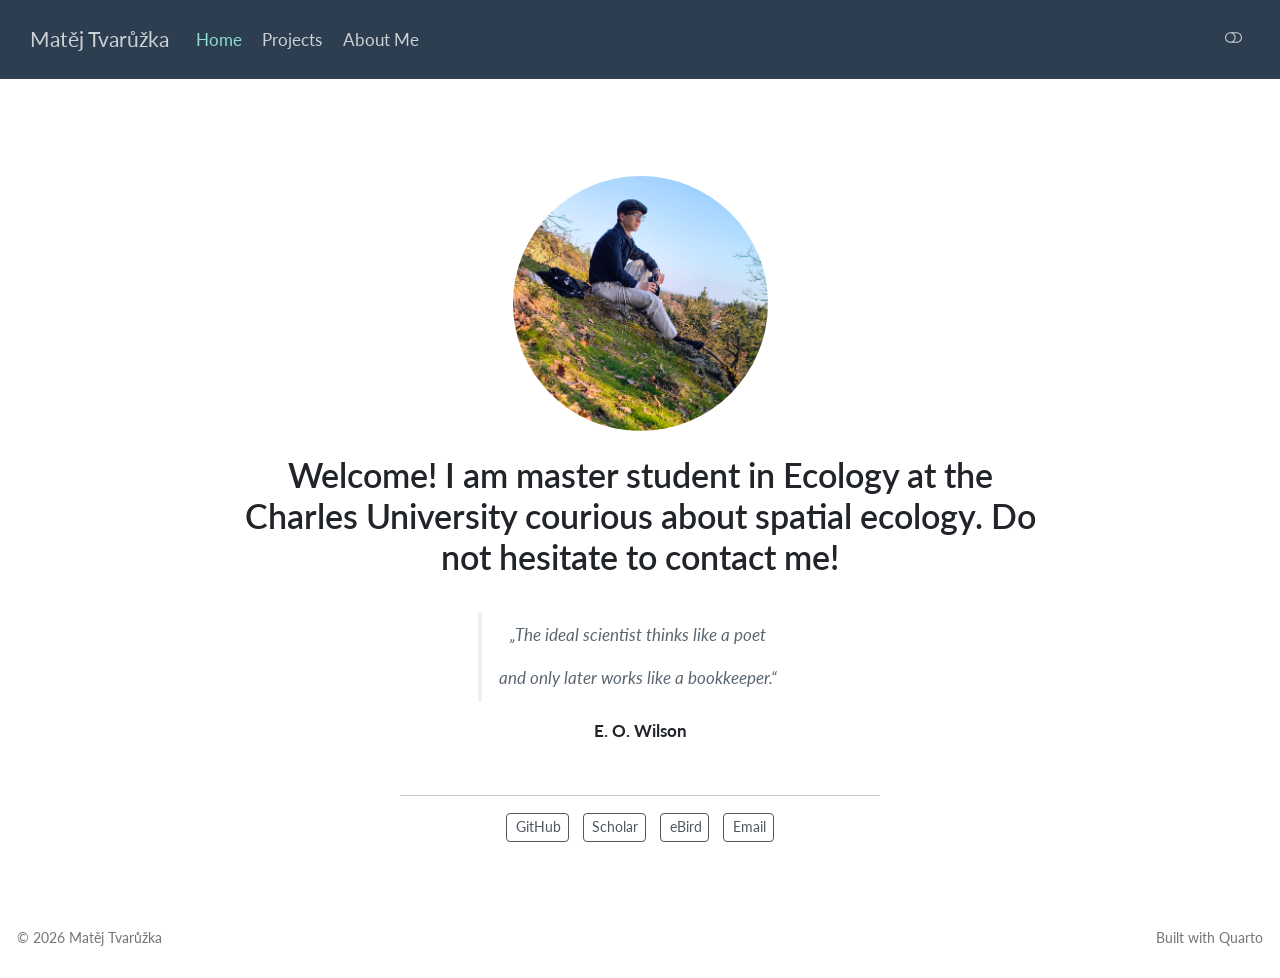
==== docs/index.html @ a41121dc "photo update" ====
<!DOCTYPE html>
<html xmlns="http://www.w3.org/1999/xhtml" lang="en" xml:lang="en"><head>

<meta charset="utf-8">
<meta name="generator" content="quarto-1.9.36">

<meta name="viewport" content="width=device-width, initial-scale=1.0, user-scalable=yes">


<title>Welcome! I am master student in Ecology at the Charles University courious about spatial ecology. Do not hesitate to contact me! – Matěj Tvarůžka</title>
<style>
/* Default styles provided by pandoc.
** See https://pandoc.org/MANUAL.html#variables-for-html for config info.
*/
code{white-space: pre-wrap;}
span.smallcaps{font-variant: small-caps;}
div.columns{display: flex; gap: min(4vw, 1.5em);}
div.column{flex: auto; overflow-x: auto;}
div.hanging-indent{margin-left: 1.5em; text-indent: -1.5em;}
ul.task-list{list-style: none;}
ul.task-list li input[type="checkbox"] {
  width: 0.8em;
  margin: 0 0.8em 0.2em -1em; /* quarto-specific, see https://github.com/quarto-dev/quarto-cli/issues/4556 */ 
  vertical-align: middle;
}
</style>


<script src="site_libs/quarto-nav/quarto-nav.js"></script>
<script src="site_libs/quarto-nav/headroom.min.js"></script>
<script src="site_libs/clipboard/clipboard.min.js"></script>
<script src="site_libs/quarto-search/autocomplete.umd.js"></script>
<script src="site_libs/quarto-search/fuse.min.js"></script>
<script src="site_libs/quarto-search/quarto-search.js"></script>
<meta name="quarto:offset" content="./">
<script src="site_libs/quarto-html/quarto.js" type="module"></script>
<script src="site_libs/quarto-html/tabsets/tabsets.js" type="module"></script>
<script src="site_libs/quarto-html/popper.min.js"></script>
<script src="site_libs/quarto-html/tippy.umd.min.js"></script>
<link href="site_libs/quarto-html/tippy.css" rel="stylesheet">
<link href="site_libs/quarto-html/quarto-syntax-highlighting-a06763021a52c43c40a351ac8b799b8f.css" rel="stylesheet" class="quarto-color-scheme" id="quarto-text-highlighting-styles">
<link href="site_libs/quarto-html/quarto-syntax-highlighting-dark-dbc92dda8186f57fa2e333fbb71d6a9d.css" rel="stylesheet" class="quarto-color-scheme quarto-color-alternate" id="quarto-text-highlighting-styles">
<link href="site_libs/quarto-html/quarto-syntax-highlighting-a06763021a52c43c40a351ac8b799b8f.css" rel="stylesheet" class="quarto-color-scheme-extra" id="quarto-text-highlighting-styles">
<script src="site_libs/bootstrap/bootstrap.min.js"></script>
<link href="site_libs/bootstrap/bootstrap-icons.css" rel="stylesheet">
<link href="site_libs/bootstrap/bootstrap-17a0b00a071e32206b5c30e1085db1c7.min.css" rel="stylesheet" append-hash="true" class="quarto-color-scheme" id="quarto-bootstrap" data-mode="light">
<link href="site_libs/bootstrap/bootstrap-dark-6ea507b90afd36dfcf636ae1abab9ce3.min.css" rel="stylesheet" append-hash="true" class="quarto-color-scheme quarto-color-alternate" id="quarto-bootstrap" data-mode="dark">
<link href="site_libs/bootstrap/bootstrap-17a0b00a071e32206b5c30e1085db1c7.min.css" rel="stylesheet" append-hash="true" class="quarto-color-scheme-extra" id="quarto-bootstrap" data-mode="light">
<script id="quarto-search-options" type="application/json">{
  "location": "navbar",
  "copy-button": false,
  "collapse-after": 3,
  "panel-placement": "end",
  "type": "overlay",
  "limit": 50,
  "keyboard-shortcut": [
    "f",
    "/",
    "s"
  ],
  "show-item-context": false,
  "language": {
    "search-no-results-text": "No results",
    "search-matching-documents-text": "matching documents",
    "search-copy-link-title": "Copy link to search",
    "search-hide-matches-text": "Hide additional matches",
    "search-more-match-text": "more match in this document",
    "search-more-matches-text": "more matches in this document",
    "search-clear-button-title": "Clear",
    "search-text-placeholder": "",
    "search-detached-cancel-button-title": "Cancel",
    "search-submit-button-title": "Submit",
    "search-label": "Search"
  }
}</script>


</head>

<body class="nav-fixed fullcontent quarto-light"><script id="quarto-html-before-body" type="application/javascript">
    const toggleBodyColorMode = (bsSheetEl) => {
      const mode = bsSheetEl.getAttribute("data-mode");
      const bodyEl = window.document.querySelector("body");
      if (mode === "dark") {
        bodyEl.classList.add("quarto-dark");
        bodyEl.classList.remove("quarto-light");
      } else {
        bodyEl.classList.add("quarto-light");
        bodyEl.classList.remove("quarto-dark");
      }
    }
    const toggleBodyColorPrimary = () => {
      const bsSheetEl = window.document.querySelector("link#quarto-bootstrap:not([rel=disabled-stylesheet])");
      if (bsSheetEl) {
        toggleBodyColorMode(bsSheetEl);
      }
    }
    const setColorSchemeToggle = (alternate) => {
      const toggles = window.document.querySelectorAll('.quarto-color-scheme-toggle');
      for (let i=0; i < toggles.length; i++) {
        const toggle = toggles[i];
        if (toggle) {
          if (alternate) {
            toggle.classList.add("alternate");
          } else {
            toggle.classList.remove("alternate");
          }
        }
      }
    };
    const toggleColorMode = (alternate) => {
      // Switch the stylesheets
      const primaryStylesheets = window.document.querySelectorAll('link.quarto-color-scheme:not(.quarto-color-alternate)');
      const alternateStylesheets = window.document.querySelectorAll('link.quarto-color-scheme.quarto-color-alternate');
      manageTransitions('#quarto-margin-sidebar .nav-link', false);
      if (alternate) {
        // note: dark is layered on light, we don't disable primary!
        enableStylesheet(alternateStylesheets);
        for (const sheetNode of alternateStylesheets) {
          if (sheetNode.id === "quarto-bootstrap") {
            toggleBodyColorMode(sheetNode);
          }
        }
      } else {
        disableStylesheet(alternateStylesheets);
        enableStylesheet(primaryStylesheets)
        toggleBodyColorPrimary();
      }
      manageTransitions('#quarto-margin-sidebar .nav-link', true);
      // Switch the toggles
      setColorSchemeToggle(alternate)
      // Hack to workaround the fact that safari doesn't
      // properly recolor the scrollbar when toggling (#1455)
      if (navigator.userAgent.indexOf('Safari') > 0 && navigator.userAgent.indexOf('Chrome') == -1) {
        manageTransitions("body", false);
        window.scrollTo(0, 1);
        setTimeout(() => {
          window.scrollTo(0, 0);
          manageTransitions("body", true);
        }, 40);
      }
    }
    const disableStylesheet = (stylesheets) => {
      for (let i=0; i < stylesheets.length; i++) {
        const stylesheet = stylesheets[i];
        stylesheet.rel = 'disabled-stylesheet';
      }
    }
    const enableStylesheet = (stylesheets) => {
      for (let i=0; i < stylesheets.length; i++) {
        const stylesheet = stylesheets[i];
        if(stylesheet.rel !== 'stylesheet') { // for Chrome, which will still FOUC without this check
          stylesheet.rel = 'stylesheet';
        }
      }
    }
    const manageTransitions = (selector, allowTransitions) => {
      const els = window.document.querySelectorAll(selector);
      for (let i=0; i < els.length; i++) {
        const el = els[i];
        if (allowTransitions) {
          el.classList.remove('notransition');
        } else {
          el.classList.add('notransition');
        }
      }
    }
    const isFileUrl = () => {
      return window.location.protocol === 'file:';
    }
    const hasAlternateSentinel = () => {
      let styleSentinel = getColorSchemeSentinel();
      if (styleSentinel !== null) {
        return styleSentinel === "alternate";
      } else {
        return false;
      }
    }
    const setStyleSentinel = (alternate) => {
      const value = alternate ? "alternate" : "default";
      if (!isFileUrl()) {
        window.localStorage.setItem("quarto-color-scheme", value);
      } else {
        localAlternateSentinel = value;
      }
    }
    const getColorSchemeSentinel = () => {
      if (!isFileUrl()) {
        const storageValue = window.localStorage.getItem("quarto-color-scheme");
        return storageValue != null ? storageValue : localAlternateSentinel;
      } else {
        return localAlternateSentinel;
      }
    }
    const toggleGiscusIfUsed = (isAlternate, darkModeDefault) => {
      const baseTheme = document.querySelector('#giscus-base-theme')?.value ?? 'light';
      const alternateTheme = document.querySelector('#giscus-alt-theme')?.value ?? 'dark';
      let newTheme = '';
      if(authorPrefersDark) {
        newTheme = isAlternate ? baseTheme : alternateTheme;
      } else {
        newTheme = isAlternate ? alternateTheme : baseTheme;
      }
      const changeGiscusTheme = () => {
        // From: https://github.com/giscus/giscus/issues/336
        const sendMessage = (message) => {
          const iframe = document.querySelector('iframe.giscus-frame');
          if (!iframe) return;
          iframe.contentWindow.postMessage({ giscus: message }, 'https://giscus.app');
        }
        sendMessage({
          setConfig: {
            theme: newTheme
          }
        });
      }
      const isGiscussLoaded = window.document.querySelector('iframe.giscus-frame') !== null;
      if (isGiscussLoaded) {
        changeGiscusTheme();
      }
    };
    const authorPrefersDark = false;
    const darkModeDefault = authorPrefersDark;
      document.querySelector('link#quarto-text-highlighting-styles.quarto-color-scheme-extra').rel = 'disabled-stylesheet';
      document.querySelector('link#quarto-bootstrap.quarto-color-scheme-extra').rel = 'disabled-stylesheet';
    let localAlternateSentinel = darkModeDefault ? 'alternate' : 'default';
    // Dark / light mode switch
    window.quartoToggleColorScheme = () => {
      // Read the current dark / light value
      let toAlternate = !hasAlternateSentinel();
      toggleColorMode(toAlternate);
      setStyleSentinel(toAlternate);
      toggleGiscusIfUsed(toAlternate, darkModeDefault);
      window.dispatchEvent(new Event('resize'));
    };
    // Switch to dark mode if need be
    if (hasAlternateSentinel()) {
      toggleColorMode(true);
    } else {
      toggleColorMode(false);
    }
  </script>

<div id="quarto-search-results"></div>
  <header id="quarto-header" class="headroom fixed-top">
    <nav class="navbar navbar-expand-lg " data-bs-theme="dark">
      <div class="navbar-container container-fluid">
      <div class="navbar-brand-container mx-auto">
    <a class="navbar-brand" href="./index.html">
    <span class="navbar-title">Matěj Tvarůžka</span>
    </a>
  </div>
            <div id="quarto-search" class="" title="Search"></div>
          <button class="navbar-toggler" type="button" data-bs-toggle="collapse" data-bs-target="#navbarCollapse" aria-controls="navbarCollapse" role="menu" aria-expanded="false" aria-label="Toggle navigation" onclick="if (window.quartoToggleHeadroom) { window.quartoToggleHeadroom(); }">
  <span class="navbar-toggler-icon"></span>
</button>
          <div class="collapse navbar-collapse" id="navbarCollapse">
            <ul class="navbar-nav navbar-nav-scroll me-auto">
  <li class="nav-item">
    <a class="nav-link active" href="./index.html" aria-current="page"> 
<span class="menu-text">Home</span></a>
  </li>  
  <li class="nav-item">
    <a class="nav-link" href="./projects.html"> 
<span class="menu-text">Projects</span></a>
  </li>  
  <li class="nav-item">
    <a class="nav-link" href="./about.html"> 
<span class="menu-text">About Me</span></a>
  </li>  
</ul>
            <ul class="navbar-nav navbar-nav-scroll ms-auto">
  <li class="nav-item compact">
    <a class="nav-link" href="https://github.com/matejtvar"> <i class="bi bi-github" role="img">
</i> 
<span class="menu-text"></span></a>
  </li>  
  <li class="nav-item compact">
    <a class="nav-link" href="https://scholar.google.com/citations?view_op=list_works&amp;hl=cs&amp;hl=cs&amp;user=6z0qsfMAAAAJ"> <i class="bi bi-google" role="img" aria-label="Google Scholar">
</i> 
<span class="menu-text"></span></a>
  </li>  
  <li class="nav-item compact">
    <a class="nav-link" href="mailto:matej.tvar@gmail.com"> <i class="bi bi-envelope" role="img">
</i> 
<span class="menu-text"></span></a>
  </li>  
  <li class="nav-item compact">
    <a class="nav-link" href="https://ebird.org/profile/MTQwNTM2Mw"> <i class="bi bi-binoculars" role="img" aria-label="eBird">
</i> 
<span class="menu-text"></span></a>
  </li>  
</ul>
          </div> <!-- /navcollapse -->
            <div class="quarto-navbar-tools">
  <a href="" class="quarto-color-scheme-toggle quarto-navigation-tool  px-1" onclick="window.quartoToggleColorScheme(); return false;" title="Toggle dark mode"><i class="bi"></i></a>
</div>
      </div> <!-- /container-fluid -->
    </nav>
</header>
<!-- content -->
<div id="quarto-content" class="quarto-container page-columns page-rows-contents page-layout-article page-navbar">
<!-- sidebar -->
<!-- margin-sidebar -->
    
<!-- main -->
<div class="quarto-about-jolla">
  <img src="photo.jpeg" class="about-image
  round " style="height: 15em; width: 15em;">
 <header id="title-block-header" class="quarto-title-block default">
<div class="quarto-title">
<h1 class="title">Welcome! I am master student in Ecology at the Charles University courious about spatial ecology. Do not hesitate to contact me!</h1>
</div>
<div class="quarto-title-meta">
  </div>
</header><main class="content" id="quarto-document-content">

<blockquote class="blockquote">
<p><em>„The ideal scientist thinks like a poet</em></p>
<p><em>and only later works like a bookkeeper.“</em></p>
</blockquote>
<p><strong>E. O. Wilson</strong></p>


</main> 
  <hr class="about-sep">
   <div class="about-links">
  <a href="https://github.com/matejtvar" class="about-link" rel="" target="">
    <i class="bi bi-github"></i>
     <span class="about-link-text">GitHub</span>
  </a>
  <a href="https://scholar.google.com/citations?user=6z0qsfMAAAAJ" class="about-link" rel="" target="">
    <i class="bi bi-google"></i>
     <span class="about-link-text">Scholar</span>
  </a>
  <a href="https://ebird.org/profile/MTQwNTM2Mw" class="about-link" rel="" target="">
    <i class="bi bi-binoculars"></i>
     <span class="about-link-text">eBird</span>
  </a>
  <a href="mailto:matej.tvar@gmail.com" class="about-link" rel="" target="">
    <i class="bi bi-envelope"></i>
     <span class="about-link-text">Email</span>
  </a>
</div>
</div>
 <!-- /main -->
<script id="quarto-html-after-body" type="application/javascript">
  window.document.addEventListener("DOMContentLoaded", function (event) {
    // Ensure there is a toggle, if there isn't float one in the top right
    if (window.document.querySelector('.quarto-color-scheme-toggle') === null) {
      const a = window.document.createElement('a');
      a.classList.add('top-right');
      a.classList.add('quarto-color-scheme-toggle');
      a.href = "";
      a.onclick = function() { try { window.quartoToggleColorScheme(); } catch {} return false; };
      const i = window.document.createElement("i");
      i.classList.add('bi');
      a.appendChild(i);
      window.document.body.appendChild(a);
    }
    setColorSchemeToggle(hasAlternateSentinel())
    const isCodeAnnotation = (el) => {
      for (const clz of el.classList) {
        if (clz.startsWith('code-annotation-')) {                     
          return true;
        }
      }
      return false;
    }
    const onCopySuccess = function(e) {
      // button target
      const button = e.trigger;
      // don't keep focus
      button.blur();
      // flash "checked"
      button.classList.add('code-copy-button-checked');
      var currentTitle = button.getAttribute("title");
      button.setAttribute("title", "Copied!");
      let tooltip;
      if (window.bootstrap) {
        button.setAttribute("data-bs-toggle", "tooltip");
        button.setAttribute("data-bs-placement", "left");
        button.setAttribute("data-bs-title", "Copied!");
        tooltip = new bootstrap.Tooltip(button, 
          { trigger: "manual", 
            customClass: "code-copy-button-tooltip",
            offset: [0, -8]});
        tooltip.show();    
      }
      setTimeout(function() {
        if (tooltip) {
          tooltip.hide();
          button.removeAttribute("data-bs-title");
          button.removeAttribute("data-bs-toggle");
          button.removeAttribute("data-bs-placement");
        }
        button.setAttribute("title", currentTitle);
        button.classList.remove('code-copy-button-checked');
      }, 1000);
      // clear code selection
      e.clearSelection();
    }
    const getTextToCopy = function(trigger) {
      const outerScaffold = trigger.parentElement.cloneNode(true);
      const codeEl = outerScaffold.querySelector('code');
      for (const childEl of codeEl.children) {
        if (isCodeAnnotation(childEl)) {
          childEl.remove();
        }
      }
      return codeEl.innerText;
    }
    const clipboard = new window.ClipboardJS('.code-copy-button:not([data-in-quarto-modal])', {
      text: getTextToCopy
    });
    clipboard.on('success', onCopySuccess);
    if (window.document.getElementById('quarto-embedded-source-code-modal')) {
      const clipboardModal = new window.ClipboardJS('.code-copy-button[data-in-quarto-modal]', {
        text: getTextToCopy,
        container: window.document.getElementById('quarto-embedded-source-code-modal')
      });
      clipboardModal.on('success', onCopySuccess);
    }
      var localhostRegex = new RegExp(/^(?:http|https):\/\/localhost\:?[0-9]*\//);
      var mailtoRegex = new RegExp(/^mailto:/);
        var filterRegex = new RegExp('/' + window.location.host + '/');
      var isInternal = (href) => {
          return filterRegex.test(href) || localhostRegex.test(href) || mailtoRegex.test(href);
      }
      // Inspect non-navigation links and adorn them if external
     var links = window.document.querySelectorAll('a[href]:not(.nav-link):not(.navbar-brand):not(.toc-action):not(.sidebar-link):not(.sidebar-item-toggle):not(.pagination-link):not(.no-external):not([aria-hidden]):not(.dropdown-item):not(.quarto-navigation-tool):not(.about-link)');
      for (var i=0; i<links.length; i++) {
        const link = links[i];
        if (!isInternal(link.href)) {
          // undo the damage that might have been done by quarto-nav.js in the case of
          // links that we want to consider external
          if (link.dataset.originalHref !== undefined) {
            link.href = link.dataset.originalHref;
          }
        }
      }
    function tippyHover(el, contentFn, onTriggerFn, onUntriggerFn) {
      const config = {
        allowHTML: true,
        maxWidth: 500,
        delay: 100,
        arrow: false,
        appendTo: function(el) {
            return el.parentElement;
        },
        interactive: true,
        interactiveBorder: 10,
        theme: 'quarto',
        placement: 'bottom-start',
      };
      if (contentFn) {
        config.content = contentFn;
      }
      if (onTriggerFn) {
        config.onTrigger = onTriggerFn;
      }
      if (onUntriggerFn) {
        config.onUntrigger = onUntriggerFn;
      }
      window.tippy(el, config); 
    }
    const noterefs = window.document.querySelectorAll('a[role="doc-noteref"]');
    for (var i=0; i<noterefs.length; i++) {
      const ref = noterefs[i];
      tippyHover(ref, function() {
        // use id or data attribute instead here
        let href = ref.getAttribute('data-footnote-href') || ref.getAttribute('href');
        try { href = new URL(href).hash; } catch {}
        const id = href.replace(/^#\/?/, "");
        const note = window.document.getElementById(id);
        if (note) {
          return note.innerHTML;
        } else {
          return "";
        }
      });
    }
    const xrefs = window.document.querySelectorAll('a.quarto-xref');
    const processXRef = (id, note) => {
      // Strip column container classes
      const stripColumnClz = (el) => {
        el.classList.remove("page-full", "page-columns");
        if (el.children) {
          for (const child of el.children) {
            stripColumnClz(child);
          }
        }
      }
      stripColumnClz(note)
      if (id === null || id.startsWith('sec-')) {
        // Special case sections, only their first couple elements
        const container = document.createElement("div");
        if (note.children && note.children.length > 2) {
          container.appendChild(note.children[0].cloneNode(true));
          for (let i = 1; i < note.children.length; i++) {
            const child = note.children[i];
            if (child.tagName === "P" && child.innerText === "") {
              continue;
            } else {
              container.appendChild(child.cloneNode(true));
              break;
            }
          }
          if (window.Quarto?.typesetMath) {
            window.Quarto.typesetMath(container);
          }
          return container.innerHTML
        } else {
          if (window.Quarto?.typesetMath) {
            window.Quarto.typesetMath(note);
          }
          return note.innerHTML;
        }
      } else {
        // Remove any anchor links if they are present
        const anchorLink = note.querySelector('a.anchorjs-link');
        if (anchorLink) {
          anchorLink.remove();
        }
        if (window.Quarto?.typesetMath) {
          window.Quarto.typesetMath(note);
        }
        if (note.classList.contains("callout")) {
          return note.outerHTML;
        } else {
          return note.innerHTML;
        }
      }
    }
    for (var i=0; i<xrefs.length; i++) {
      const xref = xrefs[i];
      tippyHover(xref, undefined, function(instance) {
        instance.disable();
        let url = xref.getAttribute('href');
        let hash = undefined; 
        if (url.startsWith('#')) {
          hash = url;
        } else {
          try { hash = new URL(url).hash; } catch {}
        }
        if (hash) {
          const id = hash.replace(/^#\/?/, "");
          const note = window.document.getElementById(id);
          if (note !== null) {
            try {
              const html = processXRef(id, note.cloneNode(true));
              instance.setContent(html);
            } finally {
              instance.enable();
              instance.show();
            }
          } else {
            // See if we can fetch this
            fetch(url.split('#')[0])
            .then(res => res.text())
            .then(html => {
              const parser = new DOMParser();
              const htmlDoc = parser.parseFromString(html, "text/html");
              const note = htmlDoc.getElementById(id);
              if (note !== null) {
                const html = processXRef(id, note);
                instance.setContent(html);
              } 
            }).finally(() => {
              instance.enable();
              instance.show();
            });
          }
        } else {
          // See if we can fetch a full url (with no hash to target)
          // This is a special case and we should probably do some content thinning / targeting
          fetch(url)
          .then(res => res.text())
          .then(html => {
            const parser = new DOMParser();
            const htmlDoc = parser.parseFromString(html, "text/html");
            const note = htmlDoc.querySelector('main.content');
            if (note !== null) {
              // This should only happen for chapter cross references
              // (since there is no id in the URL)
              // remove the first header
              if (note.children.length > 0 && note.children[0].tagName === "HEADER") {
                note.children[0].remove();
              }
              const html = processXRef(null, note);
              instance.setContent(html);
            } 
          }).finally(() => {
            instance.enable();
            instance.show();
          });
        }
      }, function(instance) {
      });
    }
        let selectedAnnoteEl;
        const selectorForAnnotation = ( cell, annotation) => {
          let cellAttr = 'data-code-cell="' + cell + '"';
          let lineAttr = 'data-code-annotation="' +  annotation + '"';
          const selector = 'span[' + cellAttr + '][' + lineAttr + ']';
          return selector;
        }
        const selectCodeLines = (annoteEl) => {
          const doc = window.document;
          const targetCell = annoteEl.getAttribute("data-target-cell");
          const targetAnnotation = annoteEl.getAttribute("data-target-annotation");
          const annoteSpan = window.document.querySelector(selectorForAnnotation(targetCell, targetAnnotation));
          const lines = annoteSpan.getAttribute("data-code-lines").split(",");
          const lineIds = lines.map((line) => {
            return targetCell + "-" + line;
          })
          let top = null;
          let height = null;
          let parent = null;
          if (lineIds.length > 0) {
              //compute the position of the single el (top and bottom and make a div)
              const el = window.document.getElementById(lineIds[0]);
              top = el.offsetTop;
              height = el.offsetHeight;
              parent = el.parentElement.parentElement;
            if (lineIds.length > 1) {
              const lastEl = window.document.getElementById(lineIds[lineIds.length - 1]);
              const bottom = lastEl.offsetTop + lastEl.offsetHeight;
              height = bottom - top;
            }
            if (top !== null && height !== null && parent !== null) {
              // cook up a div (if necessary) and position it 
              let div = window.document.getElementById("code-annotation-line-highlight");
              if (div === null) {
                div = window.document.createElement("div");
                div.setAttribute("id", "code-annotation-line-highlight");
                div.style.position = 'absolute';
                parent.appendChild(div);
              }
              div.style.top = top - 2 + "px";
              div.style.height = height + 4 + "px";
              div.style.left = 0;
              let gutterDiv = window.document.getElementById("code-annotation-line-highlight-gutter");
              if (gutterDiv === null) {
                gutterDiv = window.document.createElement("div");
                gutterDiv.setAttribute("id", "code-annotation-line-highlight-gutter");
                gutterDiv.style.position = 'absolute';
                const codeCell = window.document.getElementById(targetCell);
                const gutter = codeCell.querySelector('.code-annotation-gutter');
                gutter.appendChild(gutterDiv);
              }
              gutterDiv.style.top = top - 2 + "px";
              gutterDiv.style.height = height + 4 + "px";
            }
            selectedAnnoteEl = annoteEl;
          }
        };
        const unselectCodeLines = () => {
          const elementsIds = ["code-annotation-line-highlight", "code-annotation-line-highlight-gutter"];
          elementsIds.forEach((elId) => {
            const div = window.document.getElementById(elId);
            if (div) {
              div.remove();
            }
          });
          selectedAnnoteEl = undefined;
        };
          // Handle positioning of the toggle
      window.addEventListener(
        "resize",
        throttle(() => {
          elRect = undefined;
          if (selectedAnnoteEl) {
            selectCodeLines(selectedAnnoteEl);
          }
        }, 10)
      );
      function throttle(fn, ms) {
      let throttle = false;
      let timer;
        return (...args) => {
          if(!throttle) { // first call gets through
              fn.apply(this, args);
              throttle = true;
          } else { // all the others get throttled
              if(timer) clearTimeout(timer); // cancel #2
              timer = setTimeout(() => {
                fn.apply(this, args);
                timer = throttle = false;
              }, ms);
          }
        };
      }
        // Attach click handler to the DT
        const annoteDls = window.document.querySelectorAll('dt[data-target-cell]');
        for (const annoteDlNode of annoteDls) {
          annoteDlNode.addEventListener('click', (event) => {
            const clickedEl = event.target;
            if (clickedEl !== selectedAnnoteEl) {
              unselectCodeLines();
              const activeEl = window.document.querySelector('dt[data-target-cell].code-annotation-active');
              if (activeEl) {
                activeEl.classList.remove('code-annotation-active');
              }
              selectCodeLines(clickedEl);
              clickedEl.classList.add('code-annotation-active');
            } else {
              // Unselect the line
              unselectCodeLines();
              clickedEl.classList.remove('code-annotation-active');
            }
          });
        }
    const findCites = (el) => {
      const parentEl = el.parentElement;
      if (parentEl) {
        const cites = parentEl.dataset.cites;
        if (cites) {
          return {
            el,
            cites: cites.split(' ')
          };
        } else {
          return findCites(el.parentElement)
        }
      } else {
        return undefined;
      }
    };
    var bibliorefs = window.document.querySelectorAll('a[role="doc-biblioref"]');
    for (var i=0; i<bibliorefs.length; i++) {
      const ref = bibliorefs[i];
      const citeInfo = findCites(ref);
      if (citeInfo) {
        tippyHover(citeInfo.el, function() {
          var popup = window.document.createElement('div');
          citeInfo.cites.forEach(function(cite) {
            var citeDiv = window.document.createElement('div');
            citeDiv.classList.add('hanging-indent');
            citeDiv.classList.add('csl-entry');
            var biblioDiv = window.document.getElementById('ref-' + cite);
            if (biblioDiv) {
              citeDiv.innerHTML = biblioDiv.innerHTML;
            }
            popup.appendChild(citeDiv);
          });
          return popup.innerHTML;
        });
      }
    }
  });
  </script>
</div> <!-- /content -->
<footer class="footer">
  <div class="nav-footer">
    <div class="nav-footer-left">
<p>© 2026 Matěj Tvarůžka</p>
</div>   
    <div class="nav-footer-center">
      &nbsp;
    </div>
    <div class="nav-footer-right">
<p>Built with Quarto</p>
</div>
  </div>
</footer>




</body></html>
---- docs/site_libs/quarto-html/quarto-syntax-highlighting-a06763021a52c43c40a351ac8b799b8f.css ----
/* quarto syntax highlight colors */
:root {
  --quarto-hl-al-color: #ff5555;
  --quarto-hl-an-color: #6a737d;
  --quarto-hl-at-color: #d73a49;
  --quarto-hl-bn-color: #005cc5;
  --quarto-hl-bu-color: #d73a49;
  --quarto-hl-ch-color: #032f62;
  --quarto-hl-co-color: #6a737d;
  --quarto-hl-cv-color: #6a737d;
  --quarto-hl-cn-color: #005cc5;
  --quarto-hl-cf-color: #d73a49;
  --quarto-hl-dt-color: #d73a49;
  --quarto-hl-dv-color: #005cc5;
  --quarto-hl-do-color: #6a737d;
  --quarto-hl-er-color: #ff5555;
  --quarto-hl-ex-color: #d73a49;
  --quarto-hl-fl-color: #005cc5;
  --quarto-hl-fu-color: #6f42c1;
  --quarto-hl-im-color: #032f62;
  --quarto-hl-in-color: #6a737d;
  --quarto-hl-kw-color: #d73a49;
  --quarto-hl-op-color: #24292e;
  --quarto-hl-pp-color: #d73a49;
  --quarto-hl-re-color: #6a737d;
  --quarto-hl-sc-color: #005cc5;
  --quarto-hl-ss-color: #032f62;
  --quarto-hl-st-color: #032f62;
  --quarto-hl-va-color: #e36209;
  --quarto-hl-vs-color: #032f62;
  --quarto-hl-wa-color: #ff5555;
}

/* other quarto variables */
:root {
  --quarto-font-monospace: SFMono-Regular, Menlo, Monaco, Consolas, "Liberation Mono", "Courier New", monospace;
}

/* syntax highlight based on Pandoc's rules */
pre > code.sourceCode > span {
  color: #24292e;
}

code.sourceCode > span {
  color: #24292e;
}

div.sourceCode,
div.sourceCode pre.sourceCode {
  color: #24292e;
}

/* Normal */
code span {
  color: #24292e;
}

/* Alert */
code span.al {
  font-weight: bold;
  color: #ff5555;
}

/* Annotation */
code span.an {
  color: #6a737d;
}

/* Attribute */
code span.at {
  color: #d73a49;
}

/* BaseN */
code span.bn {
  color: #005cc5;
}

/* BuiltIn */
code span.bu {
  color: #d73a49;
}

/* ControlFlow */
code span.cf {
  color: #d73a49;
}

/* Char */
code span.ch {
  color: #032f62;
}

/* Constant */
code span.cn {
  color: #005cc5;
}

/* Comment */
code span.co {
  color: #6a737d;
}

/* CommentVar */
code span.cv {
  color: #6a737d;
}

/* Documentation */
code span.do {
  color: #6a737d;
}

/* DataType */
code span.dt {
  color: #d73a49;
}

/* DecVal */
code span.dv {
  color: #005cc5;
}

/* Error */
code span.er {
  color: #ff5555;
  text-decoration: underline;
}

/* Extension */
code span.ex {
  font-weight: bold;
  color: #d73a49;
}

/* Float */
code span.fl {
  color: #005cc5;
}

/* Function */
code span.fu {
  color: #6f42c1;
}

/* Import */
code span.im {
  color: #032f62;
}

/* Information */
code span.in {
  color: #6a737d;
}

/* Keyword */
code span.kw {
  color: #d73a49;
}

/* Operator */
code span.op {
  color: #24292e;
}

/* Preprocessor */
code span.pp {
  color: #d73a49;
}

/* RegionMarker */
code span.re {
  color: #6a737d;
}

/* SpecialChar */
code span.sc {
  color: #005cc5;
}

/* SpecialString */
code span.ss {
  color: #032f62;
}

/* String */
code span.st {
  color: #032f62;
}

/* Variable */
code span.va {
  color: #e36209;
}

/* VerbatimString */
code span.vs {
  color: #032f62;
}

/* Warning */
code span.wa {
  color: #ff5555;
}

.prevent-inlining {
  content: "</";
}

/*# sourceMappingURL=46e398abf449b319388f84d8d856e60b.css.map */
---- docs/site_libs/quarto-html/quarto-syntax-highlighting-dark-dbc92dda8186f57fa2e333fbb71d6a9d.css ----
/* quarto syntax highlight colors */
:root {
  --quarto-hl-al-color: #ff5555;
  --quarto-hl-an-color: #6a737d;
  --quarto-hl-at-color: #f97583;
  --quarto-hl-bn-color: #79b8ff;
  --quarto-hl-bu-color: #f97583;
  --quarto-hl-ch-color: #9ecbff;
  --quarto-hl-co-color: #6a737d;
  --quarto-hl-cv-color: #6a737d;
  --quarto-hl-cn-color: #79b8ff;
  --quarto-hl-cf-color: #f97583;
  --quarto-hl-dt-color: #f97583;
  --quarto-hl-dv-color: #79b8ff;
  --quarto-hl-do-color: #6a737d;
  --quarto-hl-er-color: #ff5555;
  --quarto-hl-ex-color: #f97583;
  --quarto-hl-fl-color: #79b8ff;
  --quarto-hl-fu-color: #b392f0;
  --quarto-hl-im-color: #9ecbff;
  --quarto-hl-in-color: #6a737d;
  --quarto-hl-kw-color: #f97583;
  --quarto-hl-op-color: #e1e4e8;
  --quarto-hl-pp-color: #f97583;
  --quarto-hl-re-color: #6a737d;
  --quarto-hl-sc-color: #79b8ff;
  --quarto-hl-ss-color: #9ecbff;
  --quarto-hl-st-color: #9ecbff;
  --quarto-hl-va-color: #ffab70;
  --quarto-hl-vs-color: #9ecbff;
  --quarto-hl-wa-color: #ff5555;
}

/* other quarto variables */
:root {
  --quarto-font-monospace: SFMono-Regular, Menlo, Monaco, Consolas, "Liberation Mono", "Courier New", monospace;
}

/* syntax highlight based on Pandoc's rules */
pre > code.sourceCode > span {
  color: #e1e4e8;
}

code.sourceCode > span {
  color: #e1e4e8;
}

div.sourceCode,
div.sourceCode pre.sourceCode {
  color: #e1e4e8;
}

/* Normal */
code span {
  color: #e1e4e8;
}

/* Alert */
code span.al {
  font-weight: bold;
  color: #ff5555;
}

/* Annotation */
code span.an {
  color: #6a737d;
}

/* Attribute */
code span.at {
  color: #f97583;
}

/* BaseN */
code span.bn {
  color: #79b8ff;
}

/* BuiltIn */
code span.bu {
  color: #f97583;
}

/* ControlFlow */
code span.cf {
  color: #f97583;
}

/* Char */
code span.ch {
  color: #9ecbff;
}

/* Constant */
code span.cn {
  color: #79b8ff;
}

/* Comment */
code span.co {
  color: #6a737d;
}

/* CommentVar */
code span.cv {
  color: #6a737d;
}

/* Documentation */
code span.do {
  color: #6a737d;
}

/* DataType */
code span.dt {
  color: #f97583;
}

/* DecVal */
code span.dv {
  color: #79b8ff;
}

/* Error */
code span.er {
  color: #ff5555;
  text-decoration: underline;
}

/* Extension */
code span.ex {
  font-weight: bold;
  color: #f97583;
}

/* Float */
code span.fl {
  color: #79b8ff;
}

/* Function */
code span.fu {
  color: #b392f0;
}

/* Import */
code span.im {
  color: #9ecbff;
}

/* Information */
code span.in {
  color: #6a737d;
}

/* Keyword */
code span.kw {
  color: #f97583;
}

/* Operator */
code span.op {
  color: #e1e4e8;
}

/* Preprocessor */
code span.pp {
  color: #f97583;
}

/* RegionMarker */
code span.re {
  color: #6a737d;
}

/* SpecialChar */
code span.sc {
  color: #79b8ff;
}

/* SpecialString */
code span.ss {
  color: #9ecbff;
}

/* String */
code span.st {
  color: #9ecbff;
}

/* Variable */
code span.va {
  color: #ffab70;
}

/* VerbatimString */
code span.vs {
  color: #9ecbff;
}

/* Warning */
code span.wa {
  color: #ff5555;
}

.prevent-inlining {
  content: "</";
}

/*# sourceMappingURL=5b44f16740065ab3ac5bade16adfc271.css.map */
---- docs/site_libs/quarto-html/quarto-syntax-highlighting-a06763021a52c43c40a351ac8b799b8f.css ----
/* quarto syntax highlight colors */
:root {
  --quarto-hl-al-color: #ff5555;
  --quarto-hl-an-color: #6a737d;
  --quarto-hl-at-color: #d73a49;
  --quarto-hl-bn-color: #005cc5;
  --quarto-hl-bu-color: #d73a49;
  --quarto-hl-ch-color: #032f62;
  --quarto-hl-co-color: #6a737d;
  --quarto-hl-cv-color: #6a737d;
  --quarto-hl-cn-color: #005cc5;
  --quarto-hl-cf-color: #d73a49;
  --quarto-hl-dt-color: #d73a49;
  --quarto-hl-dv-color: #005cc5;
  --quarto-hl-do-color: #6a737d;
  --quarto-hl-er-color: #ff5555;
  --quarto-hl-ex-color: #d73a49;
  --quarto-hl-fl-color: #005cc5;
  --quarto-hl-fu-color: #6f42c1;
  --quarto-hl-im-color: #032f62;
  --quarto-hl-in-color: #6a737d;
  --quarto-hl-kw-color: #d73a49;
  --quarto-hl-op-color: #24292e;
  --quarto-hl-pp-color: #d73a49;
  --quarto-hl-re-color: #6a737d;
  --quarto-hl-sc-color: #005cc5;
  --quarto-hl-ss-color: #032f62;
  --quarto-hl-st-color: #032f62;
  --quarto-hl-va-color: #e36209;
  --quarto-hl-vs-color: #032f62;
  --quarto-hl-wa-color: #ff5555;
}

/* other quarto variables */
:root {
  --quarto-font-monospace: SFMono-Regular, Menlo, Monaco, Consolas, "Liberation Mono", "Courier New", monospace;
}

/* syntax highlight based on Pandoc's rules */
pre > code.sourceCode > span {
  color: #24292e;
}

code.sourceCode > span {
  color: #24292e;
}

div.sourceCode,
div.sourceCode pre.sourceCode {
  color: #24292e;
}

/* Normal */
code span {
  color: #24292e;
}

/* Alert */
code span.al {
  font-weight: bold;
  color: #ff5555;
}

/* Annotation */
code span.an {
  color: #6a737d;
}

/* Attribute */
code span.at {
  color: #d73a49;
}

/* BaseN */
code span.bn {
  color: #005cc5;
}

/* BuiltIn */
code span.bu {
  color: #d73a49;
}

/* ControlFlow */
code span.cf {
  color: #d73a49;
}

/* Char */
code span.ch {
  color: #032f62;
}

/* Constant */
code span.cn {
  color: #005cc5;
}

/* Comment */
code span.co {
  color: #6a737d;
}

/* CommentVar */
code span.cv {
  color: #6a737d;
}

/* Documentation */
code span.do {
  color: #6a737d;
}

/* DataType */
code span.dt {
  color: #d73a49;
}

/* DecVal */
code span.dv {
  color: #005cc5;
}

/* Error */
code span.er {
  color: #ff5555;
  text-decoration: underline;
}

/* Extension */
code span.ex {
  font-weight: bold;
  color: #d73a49;
}

/* Float */
code span.fl {
  color: #005cc5;
}

/* Function */
code span.fu {
  color: #6f42c1;
}

/* Import */
code span.im {
  color: #032f62;
}

/* Information */
code span.in {
  color: #6a737d;
}

/* Keyword */
code span.kw {
  color: #d73a49;
}

/* Operator */
code span.op {
  color: #24292e;
}

/* Preprocessor */
code span.pp {
  color: #d73a49;
}

/* RegionMarker */
code span.re {
  color: #6a737d;
}

/* SpecialChar */
code span.sc {
  color: #005cc5;
}

/* SpecialString */
code span.ss {
  color: #032f62;
}

/* String */
code span.st {
  color: #032f62;
}

/* Variable */
code span.va {
  color: #e36209;
}

/* VerbatimString */
code span.vs {
  color: #032f62;
}

/* Warning */
code span.wa {
  color: #ff5555;
}

.prevent-inlining {
  content: "</";
}

/*# sourceMappingURL=46e398abf449b319388f84d8d856e60b.css.map */
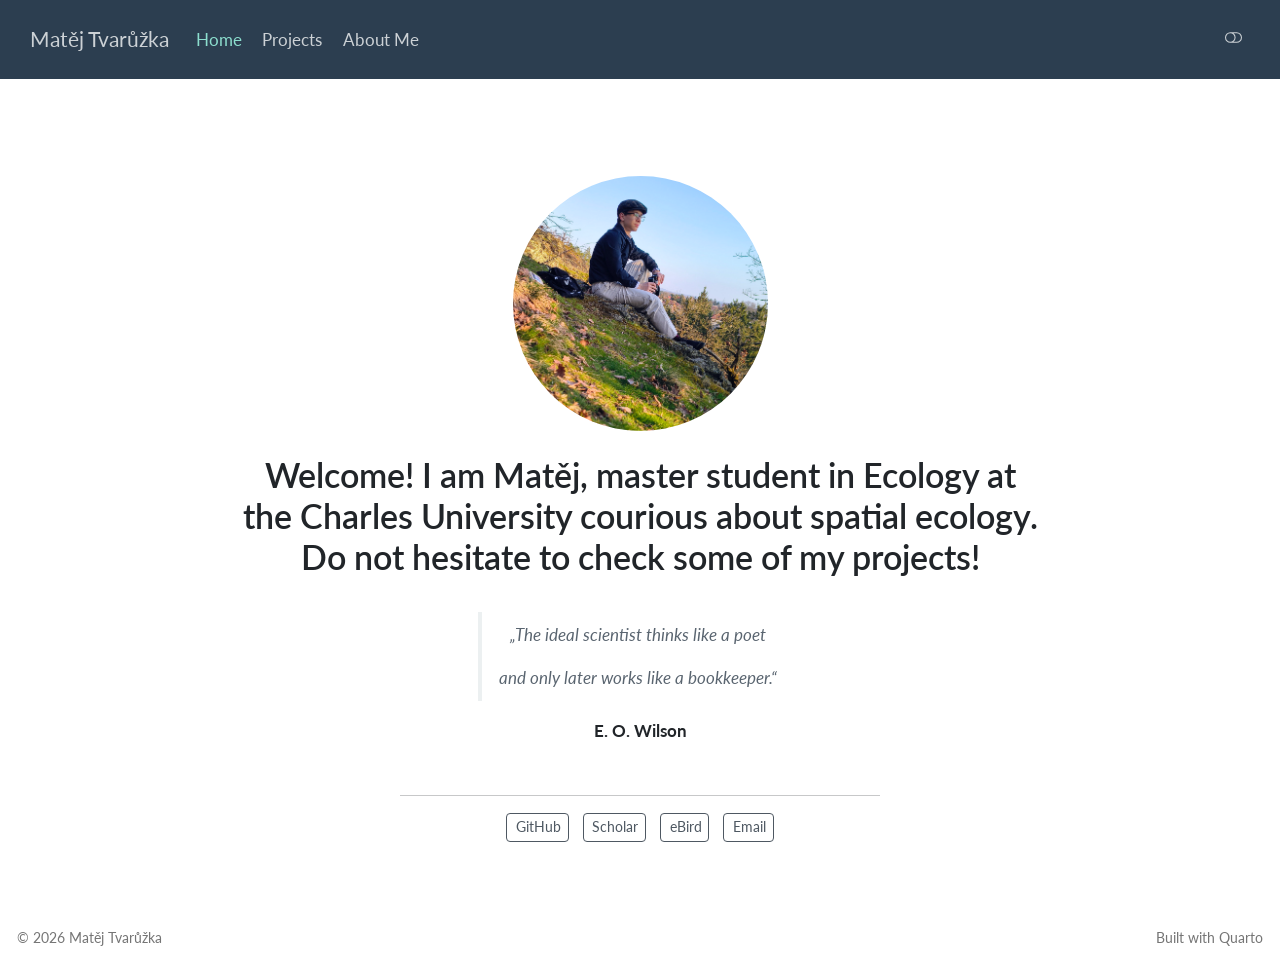
==== commit 4a431a2d: "major update" ====
--- a/docs/index.html
+++ b/docs/index.html
@@ -7,7 +7,7 @@
 <meta name="viewport" content="width=device-width, initial-scale=1.0, user-scalable=yes">
 
 
-<title>Welcome! I am master student in Ecology at the Charles University courious about spatial ecology. Do not hesitate to contact me! – Matěj Tvarůžka</title>
+<title>Welcome! I am Matěj, master student in Ecology at the Charles University courious about spatial ecology. Do not hesitate to check some of my projects! – Matěj Tvarůžka</title>
 <style>
 /* Default styles provided by pandoc.
 ** See https://pandoc.org/MANUAL.html#variables-for-html for config info.
@@ -309,7 +309,7 @@
   round " style="height: 15em; width: 15em;">
  <header id="title-block-header" class="quarto-title-block default">
 <div class="quarto-title">
-<h1 class="title">Welcome! I am master student in Ecology at the Charles University courious about spatial ecology. Do not hesitate to contact me!</h1>
+<h1 class="title">Welcome! I am Matěj, master student in Ecology at the Charles University courious about spatial ecology. Do not hesitate to check some of my projects!</h1>
 </div>
 <div class="quarto-title-meta">
   </div>
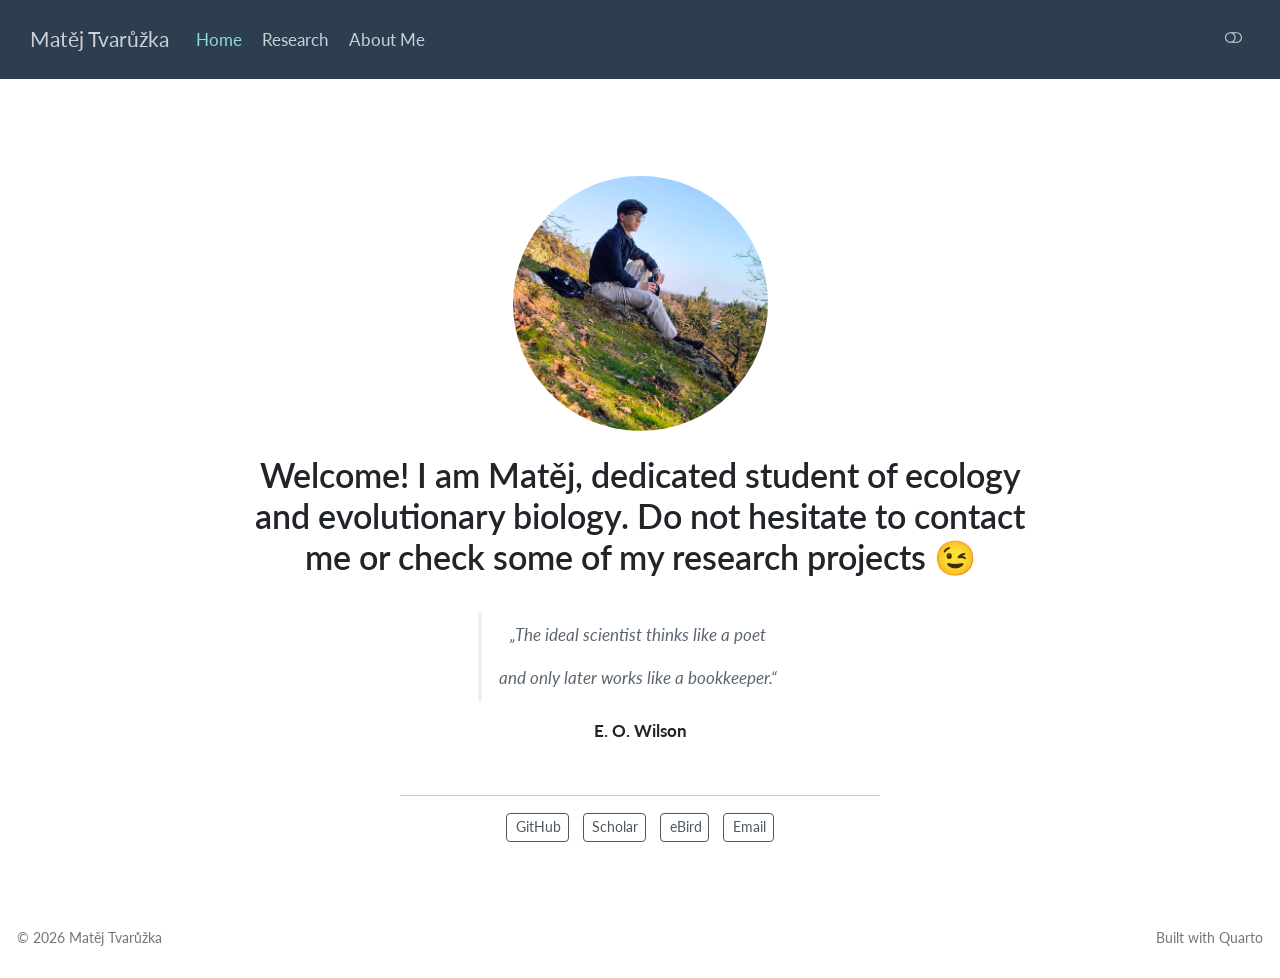
==== commit e5377faf: "update" ====
--- a/docs/index.html
+++ b/docs/index.html
@@ -7,7 +7,7 @@
 <meta name="viewport" content="width=device-width, initial-scale=1.0, user-scalable=yes">
 
 
-<title>Welcome! I am Matěj, master student in Ecology at the Charles University courious about spatial ecology. Do not hesitate to check some of my projects! – Matěj Tvarůžka</title>
+<title>Welcome! I am Matěj, dedicated student of ecology and evolutionary biology. Do not hesitate to contact me or check some of my research projects 😉 – Matěj Tvarůžka</title>
 <style>
 /* Default styles provided by pandoc.
 ** See https://pandoc.org/MANUAL.html#variables-for-html for config info.
@@ -262,7 +262,7 @@
   </li>  
   <li class="nav-item">
     <a class="nav-link" href="./projects.html"> 
-<span class="menu-text">Projects</span></a>
+<span class="menu-text">Research</span></a>
   </li>  
   <li class="nav-item">
     <a class="nav-link" href="./about.html"> 
@@ -309,7 +309,7 @@
   round " style="height: 15em; width: 15em;">
  <header id="title-block-header" class="quarto-title-block default">
 <div class="quarto-title">
-<h1 class="title">Welcome! I am Matěj, master student in Ecology at the Charles University courious about spatial ecology. Do not hesitate to check some of my projects!</h1>
+<h1 class="title">Welcome! I am Matěj, dedicated student of ecology and evolutionary biology. Do not hesitate to contact me or check some of my research projects 😉</h1>
 </div>
 <div class="quarto-title-meta">
   </div>
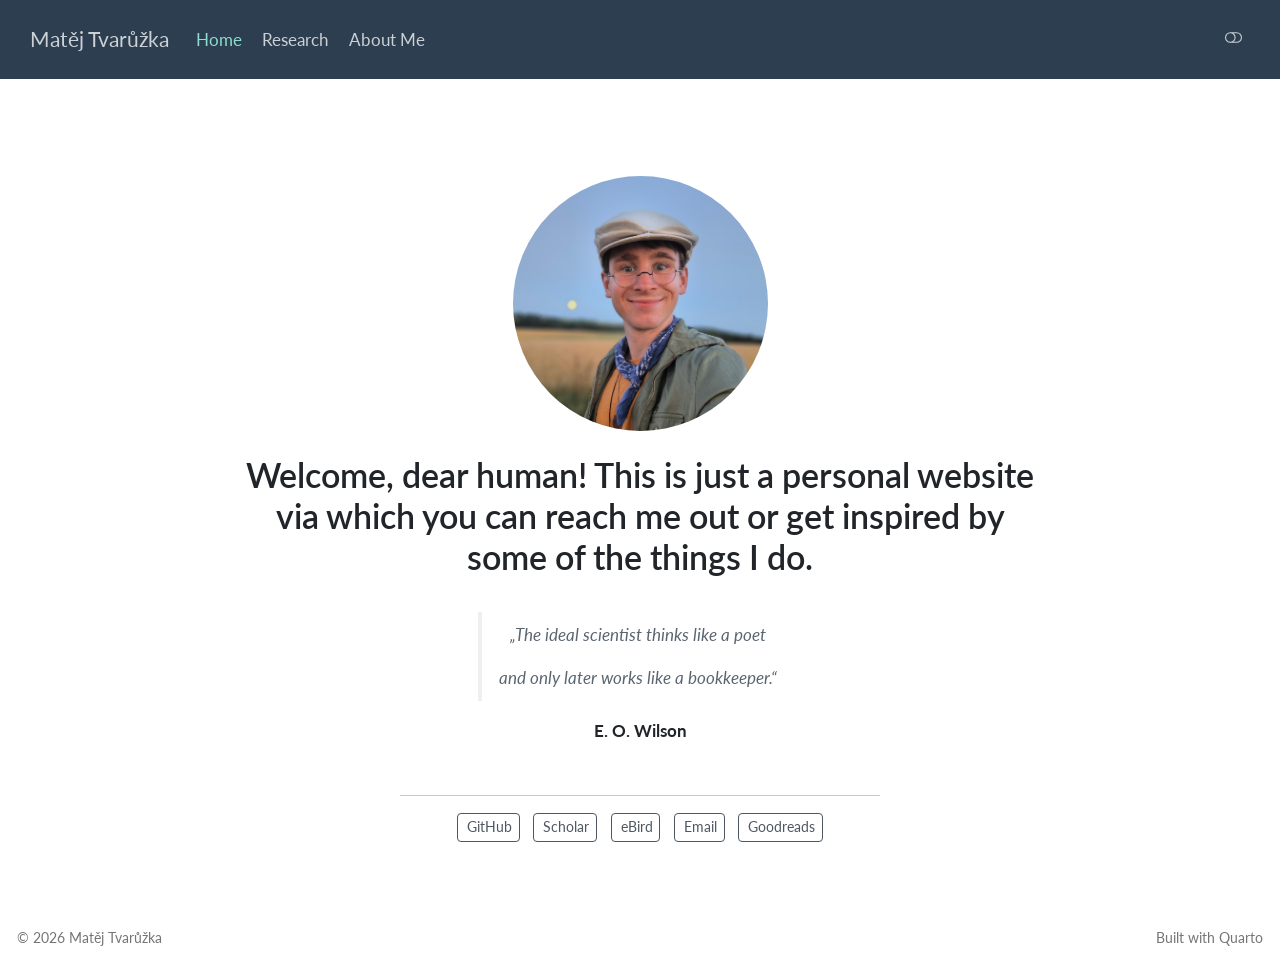
==== commit f211a392: "photo update" ====
--- a/docs/index.html
+++ b/docs/index.html
@@ -7,7 +7,7 @@
 <meta name="viewport" content="width=device-width, initial-scale=1.0, user-scalable=yes">
 
 
-<title>Welcome! I am Matěj, dedicated student of ecology and evolutionary biology. Do not hesitate to contact me or check some of my research projects 😉 – Matěj Tvarůžka</title>
+<title>Welcome, dear human! This is just a personal website via which you can reach me out or get inspired by some of the things I do. – Matěj Tvarůžka</title>
 <style>
 /* Default styles provided by pandoc.
 ** See https://pandoc.org/MANUAL.html#variables-for-html for config info.
@@ -305,11 +305,11 @@
     
 <!-- main -->
 <div class="quarto-about-jolla">
-  <img src="photo.jpeg" class="about-image
+  <img src="photome.jpg" class="about-image
   round " style="height: 15em; width: 15em;">
  <header id="title-block-header" class="quarto-title-block default">
 <div class="quarto-title">
-<h1 class="title">Welcome! I am Matěj, dedicated student of ecology and evolutionary biology. Do not hesitate to contact me or check some of my research projects 😉</h1>
+<h1 class="title">Welcome, dear human! This is just a personal website via which you can reach me out or get inspired by some of the things I do.</h1>
 </div>
 <div class="quarto-title-meta">
   </div>
@@ -340,6 +340,10 @@
   <a href="mailto:matej.tvar@gmail.com" class="about-link" rel="" target="">
     <i class="bi bi-envelope"></i>
      <span class="about-link-text">Email</span>
+  </a>
+  <a href="https://www.goodreads.com/user/show/128324668-mat-j" class="about-link" rel="" target="">
+    <i class="bi bi-book"></i>
+     <span class="about-link-text">Goodreads</span>
   </a>
 </div>
 </div>
